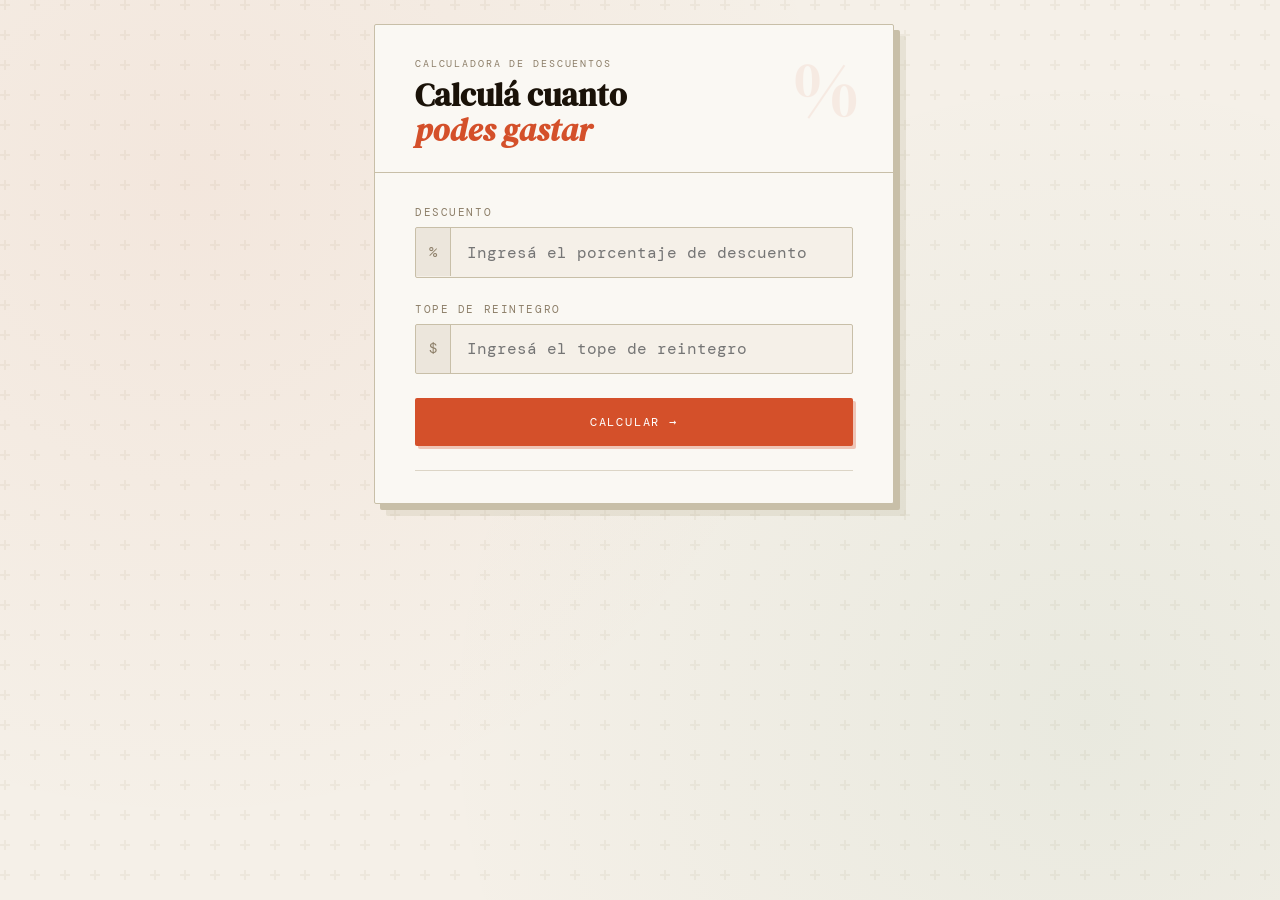
==== index.html @ ea1ed8f5 "Creación de la página" ====
<!DOCTYPE html>
<html lang="es">
<head>
  <meta charset="UTF-8">
  <meta name="viewport" content="width=device-width, initial-scale=1.0">
  <title>Calculadora de Descuentos</title>
  <link href="https://fonts.googleapis.com/css2?family=DM+Serif+Display:ital@0;1&family=DM+Mono:wght@400;500&display=swap" rel="stylesheet">
  <link rel="stylesheet" href="styles.css">
</head>
<body>

<div class="card">
  <div class="card-header">
    <div class="label-tag">Calculadora de descuentos</div>
    <h1>Calculá cuanto<br><em>podes gastar</em></h1>
  </div>

  <div class="card-body">
    <div class="field">
      <label for="descuento">Descuento</label>
      <div class="input-wrap">
        <span class="prefix">%</span>
        <input type="number" id="descuento" placeholder="Ingresá el porcentaje de descuento" min="1" max="99" step="any" inputmode="decimal">
      </div>

    </div>

    <div class="field">
      <label for="tope">Tope de reintegro</label>
      <div class="input-wrap">
        <span class="prefix">$</span>
        <input type="number" id="tope" placeholder="Ingresá el tope de reintegro" min="1" step="any" inputmode="decimal">
      </div>
      
    </div>

    <div class="error-msg" id="error">Completá ambos campos para calcular.</div>

    <button onclick="calcular()">Calcular →</button>

    <div class="divider"></div>

    <div class="result" id="result">
      <div class="result-label">Resultado</div>

      <div class="result-main">
        <div class="result-question">Máximo que podés gastar aprovechando el descuento</div>
        <div class="result-value" id="res-gasto">$0</div>
      </div>

      <div class="result-breakdown">
        <div class="breakdown-item">
          <div class="breakdown-label">Reintegro efectivo</div>
          <div class="breakdown-value green" id="res-reintegro">$0</div>
        </div>
        <div class="breakdown-item">
          <div class="breakdown-label">Lo que terminás pagando</div>
          <div class="breakdown-value" id="res-final">$0</div>
        </div>
        <div class="breakdown-item">
          <div class="breakdown-label">Descuento aplicado</div>
          <div class="breakdown-value" id="res-pct">0%</div>
        </div>
        <div class="breakdown-item">
          <div class="breakdown-label">Ahorro real</div>
          <div class="breakdown-value green" id="res-ahorro">$0</div>
        </div>
      </div>

      <button class="reset-btn" onclick="resetear()">← Nueva consulta</button>
    </div>
  </div>
</div>

<script src="main.js"></script>
</body>
</html>
---- styles.css ----
*, *::before, *::after { box-sizing: border-box; margin: 0; padding: 0; }

:root {
  --bg: #f5f0e8;
  --ink: #1a1208;
  --accent: #d4502a;
  --accent2: #2a7d4f;
  --paper: #faf8f3;
  --line: #c8bfa8;
  --muted: #8c7e68;
  --gold: #c9a84c;
}

body {
  background: var(--bg);
  color: var(--ink);
  font-family: 'DM Mono', monospace;
  min-height: 100vh;
  display: flex;
  align-items: flex-start;
  justify-content: center;
  padding: 1.5rem 1rem;
  padding-bottom: 3rem;
  background-image:
    radial-gradient(circle at 15% 20%, rgba(212,80,42,0.06) 0%, transparent 50%),
    radial-gradient(circle at 85% 80%, rgba(42,125,79,0.06) 0%, transparent 50%),
    url("data:image/svg+xml,%3Csvg width='60' height='60' viewBox='0 0 60 60' xmlns='http://www.w3.org/2000/svg'%3E%3Cg fill='none' fill-rule='evenodd'%3E%3Cg fill='%23c8bfa8' fill-opacity='0.18'%3E%3Cpath d='M36 34v-4h-2v4h-4v2h4v4h2v-4h4v-2h-4zm0-30V0h-2v4h-4v2h4v4h2V6h4V4h-4zM6 34v-4H4v4H0v2h4v4h2v-4h4v-2H6zM6 4V0H4v4H0v2h4v4h2V6h4V4H6z'/%3E%3C/g%3E%3C/g%3E%3C/svg%3E");
}

.card {
  background: var(--paper);
  border: 1.5px solid var(--line);
  border-radius: 2px;
  width: 100%;
  max-width: 520px;
  box-shadow: 6px 6px 0 var(--line), 12px 12px 0 rgba(200,191,168,0.3);
  animation: slideIn 0.5s cubic-bezier(0.16, 1, 0.3, 1) both;
  /* Evita que la sombra quede cortada en móvil */
  margin-right: 12px;
}

@keyframes slideIn {
  from { opacity: 0; transform: translateY(24px); }
  to   { opacity: 1; transform: translateY(0); }
}

.card-header {
  padding: 2rem 2.5rem 1.5rem;
  border-bottom: 1.5px solid var(--line);
  position: relative;
}

.card-header::before {
  content: '%';
  position: absolute;
  right: 2rem;
  top: 1.5rem;
  font-family: 'DM Serif Display', serif;
  font-size: 5rem;
  color: var(--accent);
  opacity: 0.08;
  line-height: 1;
  pointer-events: none;
}

.label-tag {
  font-size: 0.65rem;
  letter-spacing: 0.18em;
  text-transform: uppercase;
  color: var(--muted);
  margin-bottom: 0.5rem;
}

h1 {
  font-family: 'DM Serif Display', serif;
  font-size: 2rem;
  line-height: 1.1;
  color: var(--ink);
}

h1 em {
  color: var(--accent);
  font-style: italic;
}

.card-body {
  padding: 2rem 2.5rem;
  display: flex;
  flex-direction: column;
  gap: 1.5rem;
}

.field {
  display: flex;
  flex-direction: column;
  gap: 0.5rem;
}

label {
  font-size: 0.7rem;
  letter-spacing: 0.14em;
  text-transform: uppercase;
  color: var(--muted);
}

.input-wrap {
  display: flex;
  align-items: center;
  border: 1.5px solid var(--line);
  background: var(--bg);
  border-radius: 2px;
  transition: border-color 0.2s, box-shadow 0.2s;
  overflow: hidden;
}

.input-wrap:focus-within {
  border-color: var(--accent);
  box-shadow: 0 0 0 3px rgba(212,80,42,0.1);
}

.prefix {
  padding: 0 0.8rem;
  font-size: 0.85rem;
  color: var(--muted);
  border-right: 1.5px solid var(--line);
  height: 100%;
  display: flex;
  align-items: center;
  background: rgba(200,191,168,0.2);
  user-select: none;
  min-height: 3rem;
}

input[type="number"] {
  flex: 1;
  border: none;
  background: transparent;
  padding: 0.85rem 1rem;
  font-family: 'DM Mono', monospace;
  font-size: 1rem;
  color: var(--ink);
  outline: none;
}

input[type="number"]::-webkit-outer-spin-button,
input[type="number"]::-webkit-inner-spin-button { -webkit-appearance: none; }


.divider {
  height: 1px;
  background: var(--line);
  opacity: 0.6;
}

button {
  background: var(--accent);
  color: white;
  border: none;
  padding: 1rem;
  font-family: 'DM Mono', monospace;
  font-size: 0.75rem;
  letter-spacing: 0.15em;
  text-transform: uppercase;
  cursor: pointer;
  border-radius: 2px;
  transition: background 0.15s, transform 0.1s, box-shadow 0.15s;
  box-shadow: 3px 3px 0 rgba(212,80,42,0.3);
  position: relative;
  overflow: hidden;
}

button::after {
  content: '';
  position: absolute;
  inset: 0;
  background: white;
  opacity: 0;
  transition: opacity 0.15s;
}

button:hover { background: #b8401e; box-shadow: 4px 4px 0 rgba(212,80,42,0.4); transform: translate(-1px,-1px); }
button:active { transform: translate(1px,1px); box-shadow: 1px 1px 0 rgba(212,80,42,0.3); }

/* Result panel */
.result {
  background: var(--ink);
  color: var(--paper);
  border-radius: 2px;
  padding: 1.8rem 2rem;
  display: none;
  flex-direction: column;
  gap: 1.2rem;
  animation: popIn 0.35s cubic-bezier(0.34, 1.56, 0.64, 1) both;
  position: relative;
  overflow: hidden;
}

.result::before {
  content: '$';
  position: absolute;
  right: 1.5rem;
  bottom: -0.5rem;
  font-family: 'DM Serif Display', serif;
  font-size: 7rem;
  color: white;
  opacity: 0.04;
  pointer-events: none;
  line-height: 1;
}

@keyframes popIn {
  from { opacity: 0; transform: scale(0.95); }
  to   { opacity: 1; transform: scale(1); }
}

.result.show { display: flex; }

.result-label {
  font-size: 0.65rem;
  letter-spacing: 0.18em;
  text-transform: uppercase;
  color: var(--gold);
}

.result-main {
  display: flex;
  flex-direction: column;
  gap: 0.3rem;
}

.result-question {
  font-size: 0.75rem;
  color: rgba(250,248,243,0.5);
  letter-spacing: 0.04em;
}

.result-value {
  font-family: 'DM Serif Display', serif;
  font-size: 2.8rem;
  line-height: 1;
  color: var(--paper);
  letter-spacing: -0.02em;
}

.result-breakdown {
  display: grid;
  grid-template-columns: 1fr 1fr;
  gap: 0.8rem;
  padding-top: 0.5rem;
  border-top: 1px solid rgba(250,248,243,0.1);
}

.breakdown-item {
  display: flex;
  flex-direction: column;
  gap: 0.2rem;
}

.breakdown-label {
  font-size: 0.6rem;
  letter-spacing: 0.12em;
  text-transform: uppercase;
  color: rgba(250,248,243,0.4);
}

.breakdown-value {
  font-size: 0.9rem;
  color: rgba(250,248,243,0.85);
}

.breakdown-value.green { color: #5ecf8a; }

.error-msg {
  font-size: 0.72rem;
  color: var(--accent);
  display: none;
  letter-spacing: 0.04em;
}

.error-msg.show { display: block; }

.reset-btn {
  background: transparent;
  color: rgba(250,248,243,0.4);
  font-size: 0.6rem;
  box-shadow: none;
  padding: 0.3rem 0;
  text-decoration: underline;
  text-underline-offset: 3px;
  align-self: flex-start;
}

.reset-btn:hover { background: transparent; color: rgba(250,248,243,0.7); box-shadow: none; transform: none; }

@media (max-width: 480px) {
  body { align-items: flex-start; padding: 1rem 0.75rem; padding-bottom: 2rem; }

  .card { margin-right: 8px; }
  .card-header { padding: 1.5rem 1.25rem 1.2rem; }
  .card-body { padding: 1.25rem 1.25rem; gap: 1.2rem; }

  h1 { font-size: 1.5rem; }

  /* Inputs más grandes para dedos */
  input[type="number"] { font-size: 1.1rem; padding: 0.9rem 0.75rem; }
  .prefix { padding: 0 0.65rem; min-height: 3.2rem; }

  button { padding: 1rem; font-size: 0.7rem; }

  .result { padding: 1.4rem 1.25rem; }
  .result-value { font-size: 2rem; }
  .result-breakdown { grid-template-columns: 1fr 1fr; gap: 0.75rem; }
  .breakdown-value { font-size: 0.85rem; }
}
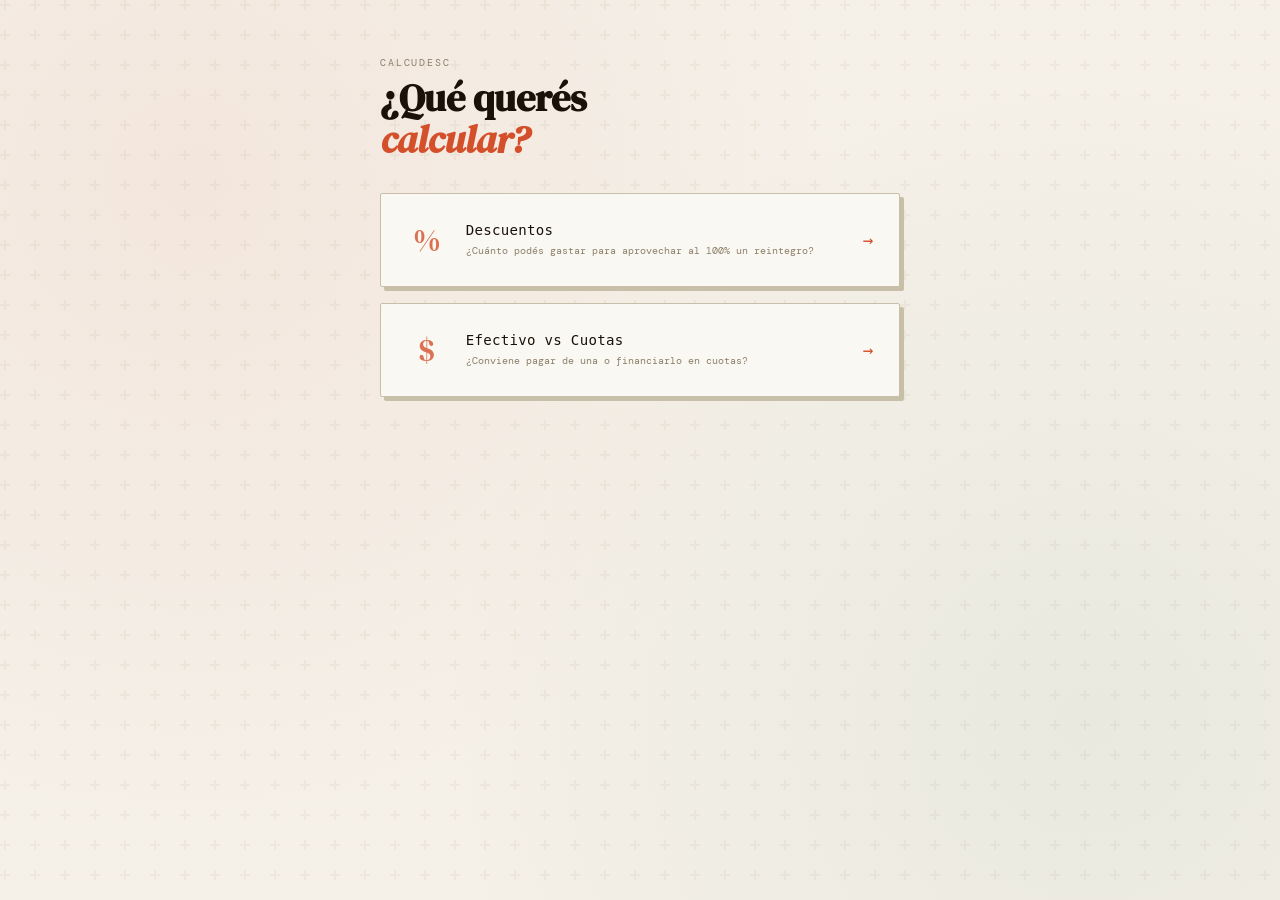
==== commit bcd71567: "Agregue otra celda de cuotas vs ef y edite el home" ====
--- a/index.html
+++ b/index.html
@@ -3,75 +3,41 @@
 <head>
   <meta charset="UTF-8">
   <meta name="viewport" content="width=device-width, initial-scale=1.0">
-  <title>Calculadora de Descuentos</title>
+  <title>CalcuDesc</title>
   <link href="https://fonts.googleapis.com/css2?family=DM+Serif+Display:ital@0;1&family=DM+Mono:wght@400;500&display=swap" rel="stylesheet">
   <link rel="stylesheet" href="styles.css">
 </head>
 <body>
 
-<div class="card">
-  <div class="card-header">
-    <div class="label-tag">Calculadora de descuentos</div>
-    <h1>Calculá cuanto<br><em>podes gastar</em></h1>
+  <div class="home-wrapper">
+    <div class="home-header">
+      <div class="label-tag">CalcuDesc</div>
+      <h1>¿Qué querés<br><em>calcular?</em></h1>
+    </div>
+
+    <div class="home-cards">
+
+      <a class="home-card" href="gastar.html">
+        <div class="home-card-icon">%</div>
+        <div class="home-card-content">
+          <div class="home-card-title">Descuentos</div>
+          <div class="home-card-desc">¿Cuánto podés gastar para aprovechar al 100% un reintegro?</div>
+        </div>
+        <div class="home-card-arrow">→</div>
+      </a>
+
+      <a class="home-card" href="medioPago.html">
+        <div class="home-card-icon">$</div>
+        <div class="home-card-content">
+          <div class="home-card-title">Efectivo vs Cuotas</div>
+          <div class="home-card-desc">¿Conviene pagar de una o financiarlo en cuotas?</div>
+        </div>
+        <div class="home-card-arrow">→</div>
+      </a>
+
+    </div>
   </div>
 
-  <div class="card-body">
-    <div class="field">
-      <label for="descuento">Descuento</label>
-      <div class="input-wrap">
-        <span class="prefix">%</span>
-        <input type="number" id="descuento" placeholder="Ingresá el porcentaje de descuento" min="1" max="99" step="any" inputmode="decimal">
-      </div>
-
-    </div>
-
-    <div class="field">
-      <label for="tope">Tope de reintegro</label>
-      <div class="input-wrap">
-        <span class="prefix">$</span>
-        <input type="number" id="tope" placeholder="Ingresá el tope de reintegro" min="1" step="any" inputmode="decimal">
-      </div>
-      
-    </div>
-
-    <div class="error-msg" id="error">Completá ambos campos para calcular.</div>
-
-    <button onclick="calcular()">Calcular →</button>
-
-    <div class="divider"></div>
-
-    <div class="result" id="result">
-      <div class="result-label">Resultado</div>
-
-      <div class="result-main">
-        <div class="result-question">Máximo que podés gastar aprovechando el descuento</div>
-        <div class="result-value" id="res-gasto">$0</div>
-      </div>
-
-      <div class="result-breakdown">
-        <div class="breakdown-item">
-          <div class="breakdown-label">Reintegro efectivo</div>
-          <div class="breakdown-value green" id="res-reintegro">$0</div>
-        </div>
-        <div class="breakdown-item">
-          <div class="breakdown-label">Lo que terminás pagando</div>
-          <div class="breakdown-value" id="res-final">$0</div>
-        </div>
-        <div class="breakdown-item">
-          <div class="breakdown-label">Descuento aplicado</div>
-          <div class="breakdown-value" id="res-pct">0%</div>
-        </div>
-        <div class="breakdown-item">
-          <div class="breakdown-label">Ahorro real</div>
-          <div class="breakdown-value green" id="res-ahorro">$0</div>
-        </div>
-      </div>
-
-      <button class="reset-btn" onclick="resetear()">← Nueva consulta</button>
-    </div>
-  </div>
-</div>
-
-<script src="main.js"></script>
+  <script src="main.js"></script>
 </body>
 </html>
--- a/styles.css
+++ b/styles.css
@@ -4,11 +4,9 @@
   --bg: #f5f0e8;
   --ink: #1a1208;
   --accent: #d4502a;
-  --accent2: #2a7d4f;
   --paper: #faf8f3;
   --line: #c8bfa8;
   --muted: #8c7e68;
-  --gold: #c9a84c;
 }
 
 body {
@@ -19,48 +17,20 @@
   display: flex;
   align-items: flex-start;
   justify-content: center;
-  padding: 1.5rem 1rem;
-  padding-bottom: 3rem;
+  padding: 2rem 1rem 3rem;
   background-image:
     radial-gradient(circle at 15% 20%, rgba(212,80,42,0.06) 0%, transparent 50%),
     radial-gradient(circle at 85% 80%, rgba(42,125,79,0.06) 0%, transparent 50%),
     url("data:image/svg+xml,%3Csvg width='60' height='60' viewBox='0 0 60 60' xmlns='http://www.w3.org/2000/svg'%3E%3Cg fill='none' fill-rule='evenodd'%3E%3Cg fill='%23c8bfa8' fill-opacity='0.18'%3E%3Cpath d='M36 34v-4h-2v4h-4v2h4v4h2v-4h4v-2h-4zm0-30V0h-2v4h-4v2h4v4h2V6h4V4h-4zM6 34v-4H4v4H0v2h4v4h2v-4h4v-2H6zM6 4V0H4v4H0v2h4v4h2V6h4V4H6z'/%3E%3C/g%3E%3C/g%3E%3C/svg%3E");
 }
 
-.card {
-  background: var(--paper);
-  border: 1.5px solid var(--line);
-  border-radius: 2px;
+.home-wrapper {
   width: 100%;
   max-width: 520px;
-  box-shadow: 6px 6px 0 var(--line), 12px 12px 0 rgba(200,191,168,0.3);
-  animation: slideIn 0.5s cubic-bezier(0.16, 1, 0.3, 1) both;
-  /* Evita que la sombra quede cortada en móvil */
-  margin-right: 12px;
 }
 
-@keyframes slideIn {
-  from { opacity: 0; transform: translateY(24px); }
-  to   { opacity: 1; transform: translateY(0); }
-}
-
-.card-header {
-  padding: 2rem 2.5rem 1.5rem;
-  border-bottom: 1.5px solid var(--line);
-  position: relative;
-}
-
-.card-header::before {
-  content: '%';
-  position: absolute;
-  right: 2rem;
-  top: 1.5rem;
-  font-family: 'DM Serif Display', serif;
-  font-size: 5rem;
-  color: var(--accent);
-  opacity: 0.08;
-  line-height: 1;
-  pointer-events: none;
+.home-header {
+  padding: 1.5rem 0 2rem;
 }
 
 .label-tag {
@@ -73,7 +43,7 @@
 
 h1 {
   font-family: 'DM Serif Display', serif;
-  font-size: 2rem;
+  font-size: 2.4rem;
   line-height: 1.1;
   color: var(--ink);
 }
@@ -83,232 +53,89 @@
   font-style: italic;
 }
 
-.card-body {
-  padding: 2rem 2.5rem;
+/* ── Cards ── */
+.home-cards {
   display: flex;
   flex-direction: column;
-  gap: 1.5rem;
+  gap: 1rem;
 }
 
-.field {
+.home-card {
+  background: var(--paper);
+  border: 1.5px solid var(--line);
+  border-radius: 2px;
+  padding: 1.5rem 1.6rem;
   display: flex;
-  flex-direction: column;
-  gap: 0.5rem;
+  align-items: center;
+  gap: 1.2rem;
+  cursor: pointer;
+  text-decoration: none;
+  color: inherit;
+  box-shadow: 4px 4px 0 var(--line);
+  transition: transform 0.15s, box-shadow 0.15s, border-color 0.15s;
+  animation: slideIn 0.45s cubic-bezier(0.16, 1, 0.3, 1) both;
 }
 
-label {
-  font-size: 0.7rem;
-  letter-spacing: 0.14em;
-  text-transform: uppercase;
-  color: var(--muted);
+.home-card:nth-child(2) { animation-delay: 0.08s; }
+
+.home-card:hover {
+  transform: translate(-2px, -2px);
+  box-shadow: 6px 6px 0 var(--line);
+  border-color: var(--accent);
 }
 
-.input-wrap {
-  display: flex;
-  align-items: center;
-  border: 1.5px solid var(--line);
-  background: var(--bg);
-  border-radius: 2px;
-  transition: border-color 0.2s, box-shadow 0.2s;
-  overflow: hidden;
+.home-card:active {
+  transform: translate(1px, 1px);
+  box-shadow: 2px 2px 0 var(--line);
 }
 
-.input-wrap:focus-within {
-  border-color: var(--accent);
-  box-shadow: 0 0 0 3px rgba(212,80,42,0.1);
+.home-card-icon {
+  font-family: 'DM Serif Display', serif;
+  font-size: 2rem;
+  color: var(--accent);
+  width: 2.5rem;
+  text-align: center;
+  flex-shrink: 0;
+  opacity: 0.8;
 }
 
-.prefix {
-  padding: 0 0.8rem;
-  font-size: 0.85rem;
-  color: var(--muted);
-  border-right: 1.5px solid var(--line);
-  height: 100%;
-  display: flex;
-  align-items: center;
-  background: rgba(200,191,168,0.2);
-  user-select: none;
-  min-height: 3rem;
+.home-card-content {
+  flex: 1;
 }
 
-input[type="number"] {
-  flex: 1;
-  border: none;
-  background: transparent;
-  padding: 0.85rem 1rem;
-  font-family: 'DM Mono', monospace;
-  font-size: 1rem;
+.home-card-title {
+  font-size: 0.88rem;
+  font-weight: 500;
   color: var(--ink);
-  outline: none;
+  margin-bottom: 0.3rem;
+  letter-spacing: 0.02em;
 }
 
-input[type="number"]::-webkit-outer-spin-button,
-input[type="number"]::-webkit-inner-spin-button { -webkit-appearance: none; }
-
-
-.divider {
-  height: 1px;
-  background: var(--line);
-  opacity: 0.6;
+.home-card-desc {
+  font-size: 0.65rem;
+  color: var(--muted);
+  line-height: 1.5;
 }
 
-button {
-  background: var(--accent);
-  color: white;
-  border: none;
-  padding: 1rem;
-  font-family: 'DM Mono', monospace;
-  font-size: 0.75rem;
-  letter-spacing: 0.15em;
-  text-transform: uppercase;
-  cursor: pointer;
-  border-radius: 2px;
-  transition: background 0.15s, transform 0.1s, box-shadow 0.15s;
-  box-shadow: 3px 3px 0 rgba(212,80,42,0.3);
-  position: relative;
-  overflow: hidden;
+.home-card-arrow {
+  color: var(--accent);
+  font-size: 1.1rem;
+  flex-shrink: 0;
+  transition: transform 0.15s;
 }
 
-button::after {
-  content: '';
-  position: absolute;
-  inset: 0;
-  background: white;
-  opacity: 0;
-  transition: opacity 0.15s;
+.home-card:hover .home-card-arrow {
+  transform: translateX(4px);
 }
 
-button:hover { background: #b8401e; box-shadow: 4px 4px 0 rgba(212,80,42,0.4); transform: translate(-1px,-1px); }
-button:active { transform: translate(1px,1px); box-shadow: 1px 1px 0 rgba(212,80,42,0.3); }
-
-/* Result panel */
-.result {
-  background: var(--ink);
-  color: var(--paper);
-  border-radius: 2px;
-  padding: 1.8rem 2rem;
-  display: none;
-  flex-direction: column;
-  gap: 1.2rem;
-  animation: popIn 0.35s cubic-bezier(0.34, 1.56, 0.64, 1) both;
-  position: relative;
-  overflow: hidden;
+@keyframes slideIn {
+  from { opacity: 0; transform: translateY(18px); }
+  to   { opacity: 1; transform: translateY(0); }
 }
 
-.result::before {
-  content: '$';
-  position: absolute;
-  right: 1.5rem;
-  bottom: -0.5rem;
-  font-family: 'DM Serif Display', serif;
-  font-size: 7rem;
-  color: white;
-  opacity: 0.04;
-  pointer-events: none;
-  line-height: 1;
-}
-
-@keyframes popIn {
-  from { opacity: 0; transform: scale(0.95); }
-  to   { opacity: 1; transform: scale(1); }
-}
-
-.result.show { display: flex; }
-
-.result-label {
-  font-size: 0.65rem;
-  letter-spacing: 0.18em;
-  text-transform: uppercase;
-  color: var(--gold);
-}
-
-.result-main {
-  display: flex;
-  flex-direction: column;
-  gap: 0.3rem;
-}
-
-.result-question {
-  font-size: 0.75rem;
-  color: rgba(250,248,243,0.5);
-  letter-spacing: 0.04em;
-}
-
-.result-value {
-  font-family: 'DM Serif Display', serif;
-  font-size: 2.8rem;
-  line-height: 1;
-  color: var(--paper);
-  letter-spacing: -0.02em;
-}
-
-.result-breakdown {
-  display: grid;
-  grid-template-columns: 1fr 1fr;
-  gap: 0.8rem;
-  padding-top: 0.5rem;
-  border-top: 1px solid rgba(250,248,243,0.1);
-}
-
-.breakdown-item {
-  display: flex;
-  flex-direction: column;
-  gap: 0.2rem;
-}
-
-.breakdown-label {
-  font-size: 0.6rem;
-  letter-spacing: 0.12em;
-  text-transform: uppercase;
-  color: rgba(250,248,243,0.4);
-}
-
-.breakdown-value {
-  font-size: 0.9rem;
-  color: rgba(250,248,243,0.85);
-}
-
-.breakdown-value.green { color: #5ecf8a; }
-
-.error-msg {
-  font-size: 0.72rem;
-  color: var(--accent);
-  display: none;
-  letter-spacing: 0.04em;
-}
-
-.error-msg.show { display: block; }
-
-.reset-btn {
-  background: transparent;
-  color: rgba(250,248,243,0.4);
-  font-size: 0.6rem;
-  box-shadow: none;
-  padding: 0.3rem 0;
-  text-decoration: underline;
-  text-underline-offset: 3px;
-  align-self: flex-start;
-}
-
-.reset-btn:hover { background: transparent; color: rgba(250,248,243,0.7); box-shadow: none; transform: none; }
-
+/* ── Responsive ── */
 @media (max-width: 480px) {
-  body { align-items: flex-start; padding: 1rem 0.75rem; padding-bottom: 2rem; }
-
-  .card { margin-right: 8px; }
-  .card-header { padding: 1.5rem 1.25rem 1.2rem; }
-  .card-body { padding: 1.25rem 1.25rem; gap: 1.2rem; }
-
-  h1 { font-size: 1.5rem; }
-
-  /* Inputs más grandes para dedos */
-  input[type="number"] { font-size: 1.1rem; padding: 0.9rem 0.75rem; }
-  .prefix { padding: 0 0.65rem; min-height: 3.2rem; }
-
-  button { padding: 1rem; font-size: 0.7rem; }
-
-  .result { padding: 1.4rem 1.25rem; }
-  .result-value { font-size: 2rem; }
-  .result-breakdown { grid-template-columns: 1fr 1fr; gap: 0.75rem; }
-  .breakdown-value { font-size: 0.85rem; }
+  body { padding: 1.2rem 0.75rem 2rem; }
+  h1 { font-size: 1.9rem; }
+  .home-card { padding: 1.2rem 1.25rem; }
 }
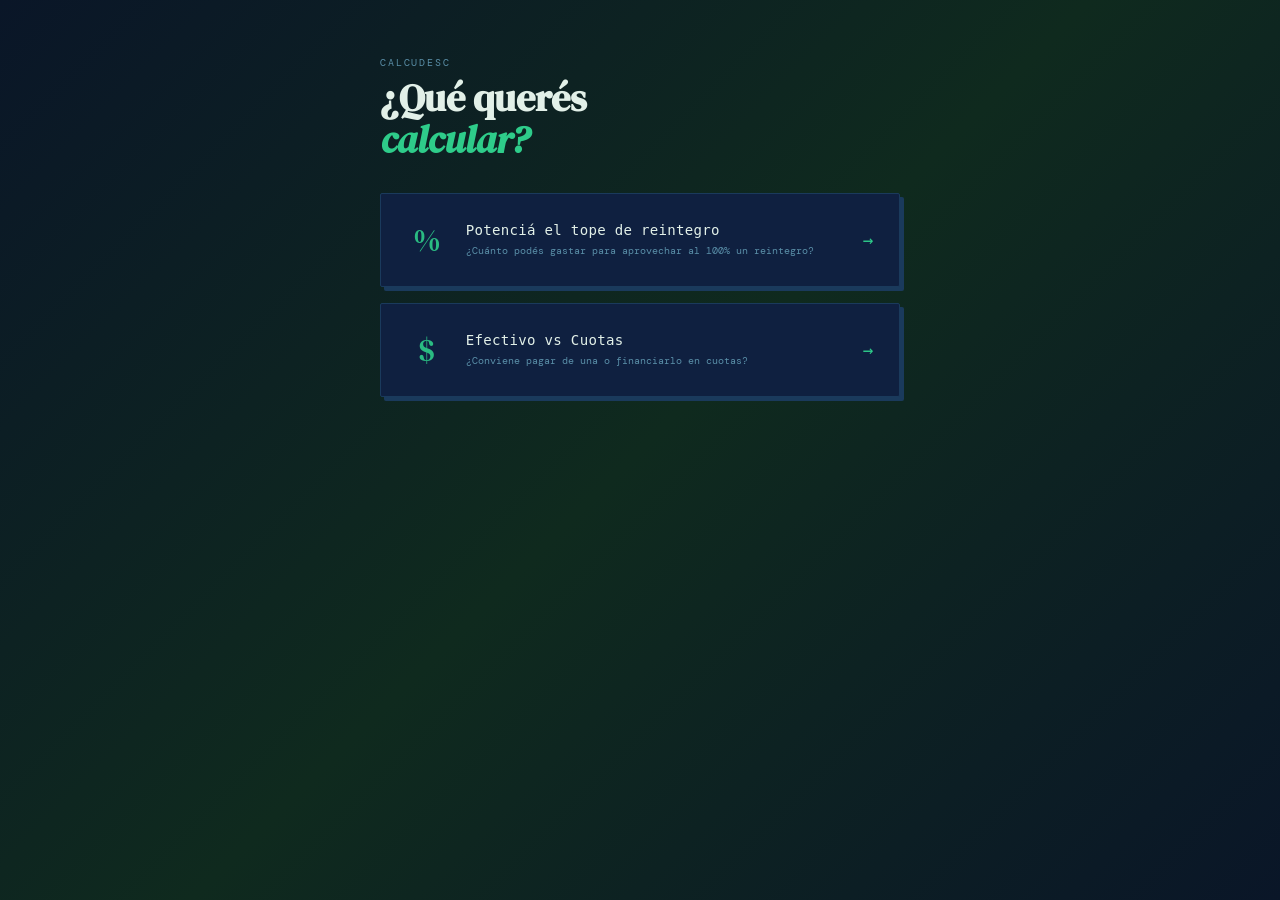
==== commit ea500d03: "Cambie card a potencia tope de reintegro" ====
--- a/index.html
+++ b/index.html
@@ -20,7 +20,7 @@
       <a class="home-card" href="gastar.html">
         <div class="home-card-icon">%</div>
         <div class="home-card-content">
-          <div class="home-card-title">Descuentos</div>
+          <div class="home-card-title">Potenciá el tope de reintegro</div>
           <div class="home-card-desc">¿Cuánto podés gastar para aprovechar al 100% un reintegro?</div>
         </div>
         <div class="home-card-arrow">→</div>
--- a/styles.css
+++ b/styles.css
@@ -1,12 +1,12 @@
 *, *::before, *::after { box-sizing: border-box; margin: 0; padding: 0; }
 
 :root {
-  --bg: #f5f0e8;
-  --ink: #1a1208;
-  --accent: #d4502a;
-  --paper: #faf8f3;
-  --line: #c8bfa8;
-  --muted: #8c7e68;
+  --bg: #0a1628;
+  --ink: #e2f0e8;
+  --accent: #2ecc8a;
+  --paper: #0f2040;
+  --line: #1a3a5c;
+  --muted: #5a8fa8;
 }
 
 body {
@@ -18,10 +18,7 @@
   align-items: flex-start;
   justify-content: center;
   padding: 2rem 1rem 3rem;
-  background-image:
-    radial-gradient(circle at 15% 20%, rgba(212,80,42,0.06) 0%, transparent 50%),
-    radial-gradient(circle at 85% 80%, rgba(42,125,79,0.06) 0%, transparent 50%),
-    url("data:image/svg+xml,%3Csvg width='60' height='60' viewBox='0 0 60 60' xmlns='http://www.w3.org/2000/svg'%3E%3Cg fill='none' fill-rule='evenodd'%3E%3Cg fill='%23c8bfa8' fill-opacity='0.18'%3E%3Cpath d='M36 34v-4h-2v4h-4v2h4v4h2v-4h4v-2h-4zm0-30V0h-2v4h-4v2h4v4h2V6h4V4h-4zM6 34v-4H4v4H0v2h4v4h2v-4h4v-2H6zM6 4V0H4v4H0v2h4v4h2V6h4V4H6z'/%3E%3C/g%3E%3C/g%3E%3C/svg%3E");
+  background: linear-gradient(135deg, #0a1628 0%, #0f2a1e 50%, #0a1628 100%);
 }
 
 .home-wrapper {
@@ -53,7 +50,7 @@
   font-style: italic;
 }
 
-/* ── Cards ── */
+/* Cards */
 .home-cards {
   display: flex;
   flex-direction: column;
@@ -96,7 +93,7 @@
   width: 2.5rem;
   text-align: center;
   flex-shrink: 0;
-  opacity: 0.8;
+  opacity: 0.9;
 }
 
 .home-card-content {
@@ -133,7 +130,7 @@
   to   { opacity: 1; transform: translateY(0); }
 }
 
-/* ── Responsive ── */
+/* Responsive */
 @media (max-width: 480px) {
   body { padding: 1.2rem 0.75rem 2rem; }
   h1 { font-size: 1.9rem; }
